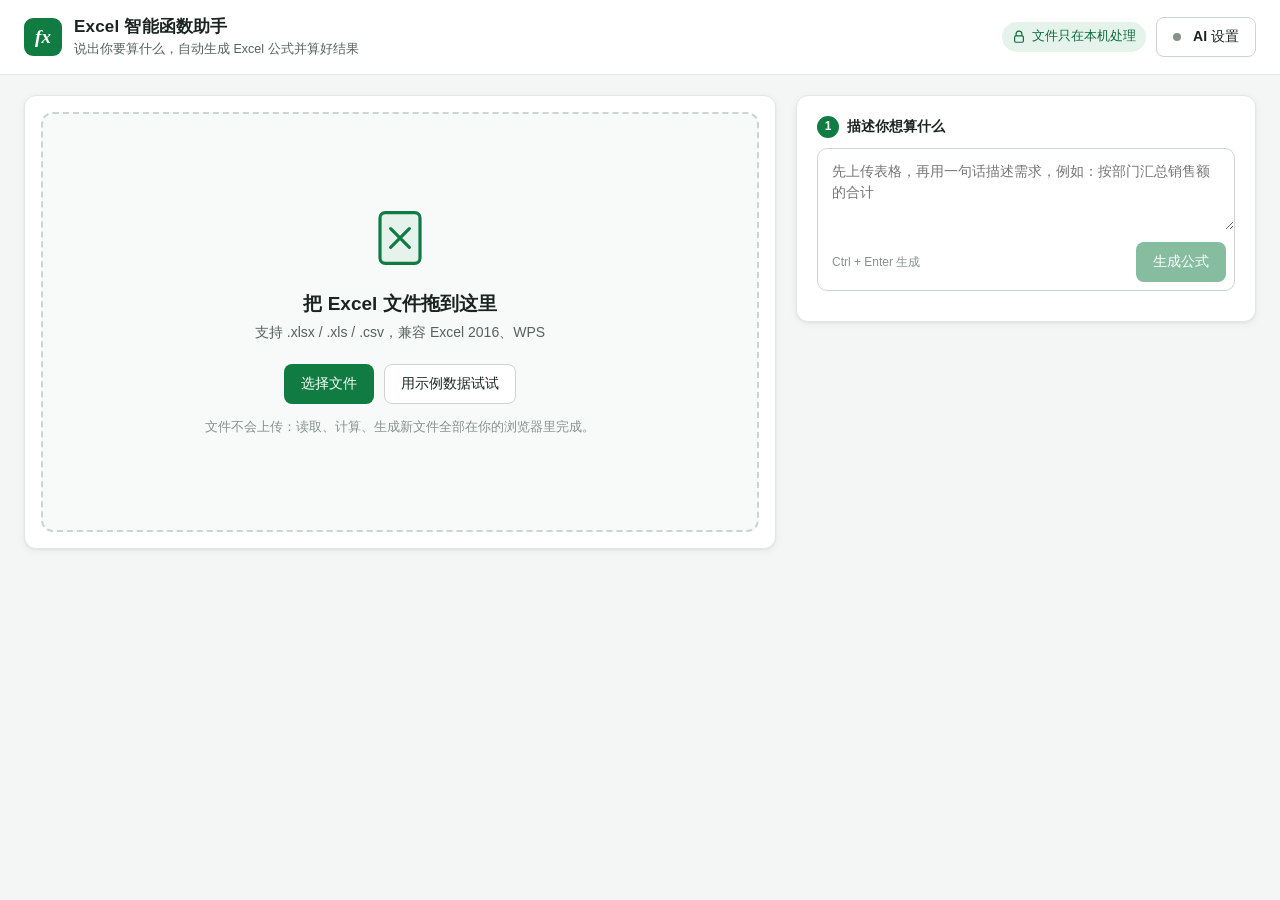
==== index.html @ 83fc0751 "Excel 智能函数助手 MVP：纯前端生成 Excel 2016 兼容公式 - 读取 xlsx/xls/csv（含 GBK CSV），自动识别表头、合计行、列类型 - 内置中文模板引擎：统计、分组汇" ====
<!doctype html>
<html lang="zh-CN">
<head>
  <meta charset="utf-8">
  <meta name="viewport" content="width=device-width, initial-scale=1">
  <title>Excel 智能函数助手</title>
  <link rel="icon" href="data:image/svg+xml,%3Csvg xmlns='http://www.w3.org/2000/svg' viewBox='0 0 32 32'%3E%3Crect width='32' height='32' rx='7' fill='%23107c41'/%3E%3Ctext x='16' y='22' font-family='Georgia,serif' font-style='italic' font-size='16' fill='white' text-anchor='middle'%3Efx%3C/text%3E%3C/svg%3E">
  <link rel="stylesheet" href="css/app.css">
</head>
<body>
  <header class="topbar">
    <div class="brand">
      <span class="logo" aria-hidden="true">fx</span>
      <div>
        <h1>Excel 智能函数助手</h1>
        <p>说出你要算什么，自动生成 Excel 公式并算好结果</p>
      </div>
    </div>
    <div class="topbar-right">
      <span class="privacy" title="文件只在你的浏览器里读取和计算，不会上传到任何服务器">
        <svg viewBox="0 0 24 24" aria-hidden="true"><path d="M7 10V7a5 5 0 0 1 10 0v3"/><rect x="4.5" y="10" width="15" height="11" rx="2"/></svg>
        文件只在本机处理
      </span>
      <button id="btnSettings" class="btn btn-ghost" type="button">
        <span class="ai-dot" id="aiDot"></span><span id="aiLabel">AI 设置</span>
      </button>
    </div>
  </header>

  <main class="layout">
    <!-- 数据区 -->
    <section class="panel data-panel" aria-label="数据">
      <div id="dropzone" class="dropzone" tabindex="0">
        <input type="file" id="fileInput" accept=".xlsx,.xlsm,.xls,.csv,.tsv,.txt" hidden>
        <div class="drop-inner">
          <div class="drop-icon" aria-hidden="true">
            <svg viewBox="0 0 48 48"><rect x="9" y="5" width="30" height="38" rx="4"/><path d="M17 17l14 14M31 17L17 31"/></svg>
          </div>
          <h2>把 Excel 文件拖到这里</h2>
          <p>支持 .xlsx / .xls / .csv，兼容 Excel 2016、WPS</p>
          <div class="drop-actions">
            <button class="btn btn-primary" id="btnPick" type="button">选择文件</button>
            <button class="btn btn-ghost" id="btnSample" type="button">用示例数据试试</button>
          </div>
          <p class="drop-note">文件不会上传：读取、计算、生成新文件全部在你的浏览器里完成。</p>
        </div>
      </div>

      <div id="dataView" class="data-view" hidden>
        <div class="file-bar">
          <div class="file-info">
            <span class="file-icon" aria-hidden="true">xlsx</span>
            <div>
              <div class="file-name" id="fileName"></div>
              <div class="file-meta" id="fileMeta"></div>
            </div>
          </div>
          <button class="btn btn-ghost btn-sm" id="btnReplace" type="button">更换文件</button>
        </div>
        <div class="sheet-tabs" id="sheetTabs" role="tablist"></div>
        <div class="sheet-meta" id="sheetMeta"></div>
        <div class="table-wrap" id="tableWrap"></div>
      </div>
    </section>

    <!-- 助手区 -->
    <section class="panel assist-panel" aria-label="生成公式">
      <div class="step">
        <div class="step-title"><span class="step-no">1</span>描述你想算什么</div>
        <div class="ask-box" id="askBox">
          <textarea id="reqInput" rows="3" placeholder="先上传表格，再用一句话描述需求，例如：按部门汇总销售额的合计" disabled></textarea>
          <div class="ask-foot">
            <span class="hint" id="askHint">Ctrl + Enter 生成</span>
            <button class="btn btn-primary" id="btnGenerate" type="button" disabled>生成公式</button>
          </div>
        </div>
        <div class="chips" id="exampleChips"></div>
      </div>

      <div id="resultArea" class="result-area" aria-live="polite"></div>

      <div class="step" id="appliedStep" hidden>
        <div class="step-title"><span class="step-no">2</span>已添加的计算 <span class="count" id="appliedCount"></span></div>
        <ul class="applied" id="appliedList"></ul>
      </div>

      <div class="step" id="exportStep" hidden>
        <div class="step-title"><span class="step-no">3</span>下载结果</div>
        <div class="seg" role="radiogroup" aria-label="输出模式">
          <button type="button" role="radio" class="seg-btn active" data-mode="value" aria-checked="true">结果值</button>
          <button type="button" role="radio" class="seg-btn" data-mode="formula" aria-checked="false">公式</button>
        </div>
        <p class="mode-desc" id="modeDesc"></p>
        <button class="btn btn-primary btn-block" id="btnDownload" type="button">下载 .xlsx</button>
        <p class="export-note" id="exportNote"></p>
      </div>
    </section>
  </main>

  <dialog id="settingsDlg" class="dialog">
    <form method="dialog" id="settingsForm">
      <h2>AI 设置 <span class="muted">（可选）</span></h2>
      <p class="dlg-intro">常见需求用内置模板就能完成，不需要 AI。遇到模板理解不了的需求，可以接入国内大模型生成公式（需要你自己的 API Key，按用量计费）。</p>
      <label class="field">
        <span>服务商</span>
        <select id="setProvider"></select>
      </label>
      <label class="field">
        <span id="keyLabel">API Key</span>
        <input type="password" id="setKey" autocomplete="off" placeholder="sk-…" spellcheck="false">
        <small id="keyWhere"></small>
      </label>
      <label class="field">
        <span>模型</span>
        <select id="setModel"></select>
      </label>
      <label class="field" id="customModelField" hidden>
        <span>模型名称</span>
        <input type="text" id="setCustomModel" placeholder="填写服务商文档中的模型名" spellcheck="false">
      </label>
      <details class="adv">
        <summary>高级</summary>
        <label class="field" id="wsField">
          <span>工作空间 ID（可选）</span>
          <input type="text" id="setWorkspace" placeholder="百炼要求使用工作空间专属地址时填写" spellcheck="false">
        </label>
        <label class="field">
          <span>接口地址（留空使用官方地址）</span>
          <input type="url" id="setBase" spellcheck="false">
        </label>
      </details>
      <label class="check">
        <input type="checkbox" id="setSamples">
        <span>把每列的少量示例值一起发给 AI（理解更准确；关闭后只发送列名和类型）</span>
      </label>
      <p class="dlg-privacy">使用 AI 时，会把<b>列名、数据类型、行数</b>、你写的<b>需求</b>（以及勾选时的少量示例值）发送给所选服务商（DeepSeek 或阿里云）；文件本身不会上传。身份证号、手机号、姓名这类列始终不发送示例值。</p>
      <div class="dlg-actions">
        <button type="button" class="btn btn-ghost" id="btnClearKey">清除 Key</button>
        <span class="spacer"></span>
        <button type="button" class="btn btn-ghost" id="btnCancelSet">取消</button>
        <button type="submit" class="btn btn-primary" id="btnSaveSet">保存</button>
      </div>
    </form>
  </dialog>

  <div class="toast" id="toast" role="status" aria-live="polite"></div>

  <script src="vendor/xlsx.full.min.js"></script>
  <script src="vendor/exceljs.min.js"></script>
  <script src="vendor/hyperformula.full.min.js"></script>
  <script src="js/util.js"></script>
  <script src="js/functions.js"></script>
  <script src="js/formula.js"></script>
  <script src="js/hf-plugins.js"></script>
  <script src="js/workbook.js"></script>
  <script src="js/templates.js"></script>
  <script src="js/llm.js"></script>
  <script src="js/exporter.js"></script>
  <script src="js/samples.js"></script>
  <script src="js/app.js"></script>
</body>
</html>
---- css/app.css ----
:root {
  --bg: #f4f6f5;
  --surface: #ffffff;
  --surface-2: #f8faf9;
  --border: #e2e7e4;
  --border-strong: #cdd5d0;
  --text: #1c2420;
  --text-2: #56625b;
  --text-3: #87928b;
  --accent: #107c41;
  --accent-hover: #0c6634;
  --accent-soft: #e6f3ec;
  --accent-text: #0d6b38;
  --new-col: #eef8f1;
  --new-col-head: #d6efdf;
  --warn: #9a6200;
  --warn-soft: #fff6e0;
  --danger: #b42318;
  --danger-soft: #fdecea;
  --info-soft: #eef4fb;
  --code-bg: #f3f6f4;
  --fx-f: #0b6bcb;
  --fx-r: #0d7a3d;
  --fx-s: #a3470d;
  --fx-n: #7c3aed;
  --shadow: 0 1px 2px rgba(16, 24, 20, .05), 0 2px 8px rgba(16, 24, 20, .05);
  --radius: 12px;
  --font: -apple-system, BlinkMacSystemFont, "Segoe UI", "PingFang SC", "Hiragino Sans GB", "Microsoft YaHei", "Noto Sans SC", sans-serif;
  --mono: "Cascadia Mono", "JetBrains Mono", Consolas, "SFMono-Regular", Menlo, monospace;
}
@media (prefers-color-scheme: dark) {
  :root:not([data-theme="light"]) {
    --bg: #121614;
    --surface: #1a1f1c;
    --surface-2: #1f2522;
    --border: #2c3430;
    --border-strong: #3a443f;
    --text: #e6ebe8;
    --text-2: #a9b4ae;
    --text-3: #7d8983;
    --accent: #2fa463;
    --accent-hover: #3bb872;
    --accent-soft: #1d3326;
    --accent-text: #6fd39b;
    --new-col: #1b2c22;
    --new-col-head: #224030;
    --warn: #f0b75a;
    --warn-soft: #33290f;
    --danger: #f2877d;
    --danger-soft: #3a1d1a;
    --info-soft: #1b2633;
    --code-bg: #141916;
    --fx-f: #6cb4ff;
    --fx-r: #6fd39b;
    --fx-s: #f0a56c;
    --fx-n: #c4a6ff;
    --shadow: 0 1px 2px rgba(0, 0, 0, .3);
  }
}

* { box-sizing: border-box; }
html, body { margin: 0; }
body {
  background: var(--bg);
  color: var(--text);
  font: 14px/1.55 var(--font);
  -webkit-font-smoothing: antialiased;
}
button, input, select, textarea { font: inherit; color: inherit; }
[hidden] { display: none !important; }

/* ---------- 顶栏 ---------- */
.topbar {
  display: flex; align-items: center; justify-content: space-between; gap: 16px;
  padding: 14px 24px;
  background: var(--surface);
  border-bottom: 1px solid var(--border);
  position: sticky; top: 0; z-index: 20;
}
.brand { display: flex; align-items: center; gap: 12px; min-width: 0; }
.logo {
  flex: none; width: 38px; height: 38px; border-radius: 9px;
  background: var(--accent); color: #fff;
  display: grid; place-items: center;
  font: italic 600 19px/1 Georgia, "Times New Roman", serif;
}
.brand h1 { margin: 0; font-size: 17px; font-weight: 650; letter-spacing: .2px; }
.brand p { margin: 0; color: var(--text-2); font-size: 12.5px; }
.topbar-right { display: flex; align-items: center; gap: 10px; flex: none; }
.privacy {
  display: inline-flex; align-items: center; gap: 6px;
  font-size: 12.5px; color: var(--accent-text);
  background: var(--accent-soft); padding: 5px 10px; border-radius: 999px;
}
.privacy svg { width: 14px; height: 14px; fill: none; stroke: currentColor; stroke-width: 2; }
.ai-dot { width: 8px; height: 8px; border-radius: 50%; background: var(--text-3); display: inline-block; margin-right: 6px; }
.ai-dot.on { background: var(--accent); box-shadow: 0 0 0 3px var(--accent-soft); }

/* ---------- 按钮 ---------- */
.btn {
  display: inline-flex; align-items: center; justify-content: center; gap: 6px;
  border: 1px solid transparent; border-radius: 8px;
  padding: 8px 16px; font-weight: 550; cursor: pointer;
  transition: background .15s, border-color .15s, color .15s, box-shadow .15s;
  white-space: nowrap;
}
.btn:focus-visible { outline: 2px solid var(--accent); outline-offset: 2px; }
.btn-primary { background: var(--accent); color: #fff; }
.btn-primary:hover:not(:disabled) { background: var(--accent-hover); }
.btn-ghost { background: var(--surface); border-color: var(--border-strong); color: var(--text); }
.btn-ghost:hover:not(:disabled) { border-color: var(--accent); color: var(--accent-text); }
.btn-text { background: none; border: none; color: var(--accent-text); padding: 4px 6px; }
.btn-text:hover { text-decoration: underline; }
.btn-sm { padding: 5px 11px; font-size: 13px; }
.btn-block { width: 100%; }
.btn:disabled { opacity: .5; cursor: not-allowed; }

/* ---------- 布局 ---------- */
.layout {
  display: grid;
  grid-template-columns: minmax(0, 1fr) 460px;
  gap: 20px;
  padding: 20px 24px 40px;
  max-width: 1680px; margin: 0 auto;
  align-items: start;
}
.panel {
  background: var(--surface);
  border: 1px solid var(--border);
  border-radius: var(--radius);
  box-shadow: var(--shadow);
  min-width: 0;
}
.assist-panel { padding: 20px; position: sticky; top: 86px; max-height: calc(100vh - 106px); overflow: auto; }
@media (max-width: 1100px) {
  .layout { grid-template-columns: 1fr; }
  .assist-panel { position: static; max-height: none; }
  .table-wrap { max-height: 380px; min-height: 200px; }
  .data-view { min-height: 0; }
}
@media (max-width: 640px) {
  .topbar { padding: 10px 16px; flex-wrap: wrap; }
  .brand p, .privacy { display: none; }
  .layout { padding: 12px 16px 32px; gap: 14px; }
  .assist-panel { padding: 16px; }
}

/* ---------- 上传区 ---------- */
.dropzone {
  margin: 16px; min-height: 420px;
  border: 2px dashed var(--border-strong); border-radius: 12px;
  display: grid; place-items: center; text-align: center;
  background: var(--surface-2);
  transition: border-color .15s, background .15s;
  outline: none;
}
.dropzone.drag, .dropzone:focus-visible { border-color: var(--accent); background: var(--accent-soft); }
.drop-inner { padding: 32px 20px; max-width: 460px; }
.drop-icon svg { width: 64px; height: 64px; fill: var(--accent-soft); stroke: var(--accent); stroke-width: 2.4; stroke-linecap: round; }
.dropzone h2 { margin: 12px 0 4px; font-size: 19px; }
.dropzone p { margin: 0; color: var(--text-2); }
.drop-actions { display: flex; gap: 10px; justify-content: center; margin: 20px 0 14px; flex-wrap: wrap; }
.drop-note { font-size: 12.5px; color: var(--text-3) !important; }

/* ---------- 数据视图 ---------- */
.data-view { display: flex; flex-direction: column; min-height: 420px; }
.file-bar { display: flex; align-items: center; justify-content: space-between; gap: 12px; padding: 14px 16px; border-bottom: 1px solid var(--border); }
.file-info { display: flex; align-items: center; gap: 10px; min-width: 0; }
.file-icon {
  flex: none; font: 600 10px/1 var(--mono); text-transform: uppercase;
  background: var(--accent); color: #fff; border-radius: 6px; padding: 9px 6px;
}
.file-name { font-weight: 600; overflow: hidden; text-overflow: ellipsis; white-space: nowrap; }
.file-meta { color: var(--text-2); font-size: 12.5px; }
.sheet-tabs { display: flex; gap: 2px; padding: 8px 12px 0; border-bottom: 1px solid var(--border); overflow-x: auto; scrollbar-width: thin; }
.sheet-tab {
  border: 1px solid transparent; border-bottom: none; background: none;
  padding: 7px 14px; border-radius: 8px 8px 0 0; cursor: pointer; color: var(--text-2);
  white-space: nowrap; position: relative; top: 1px;
}
.sheet-tab:hover { color: var(--text); background: var(--surface-2); }
.sheet-tab.active { background: var(--surface); border-color: var(--border); color: var(--text); font-weight: 600; }
.sheet-tab .tag { font-size: 11px; color: var(--accent-text); background: var(--accent-soft); border-radius: 4px; padding: 0 5px; margin-left: 6px; font-weight: 500; }
.sheet-meta { display: flex; flex-wrap: wrap; align-items: center; gap: 6px 14px; padding: 10px 16px; color: var(--text-2); font-size: 13px; }
.sheet-meta select { padding: 2px 6px; border: 1px solid var(--border-strong); border-radius: 6px; background: var(--surface); }
.sheet-meta .warn { color: var(--warn); background: var(--warn-soft); border-radius: 6px; padding: 2px 8px; }

.table-wrap { overflow: auto; max-height: calc(100vh - 260px); min-height: 260px; border-top: 1px solid var(--border); }
table.grid { border-collapse: separate; border-spacing: 0; font-size: 13px; min-width: 100%; }
.grid th, .grid td {
  border-right: 1px solid var(--border); border-bottom: 1px solid var(--border);
  padding: 5px 10px; white-space: nowrap; max-width: 260px; overflow: hidden; text-overflow: ellipsis;
  text-align: left;
}
.grid thead th { position: sticky; top: 0; background: var(--surface-2); z-index: 2; vertical-align: bottom; }
.grid .rn { position: sticky; left: 0; background: var(--surface-2); color: var(--text-3); text-align: right; font-size: 12px; min-width: 44px; z-index: 1; }
.grid thead .rn { z-index: 3; }
.grid td.num { text-align: right; font-variant-numeric: tabular-nums; }
.grid td.err { color: var(--danger); }
.grid tr.is-header td { background: var(--surface-2); color: var(--text-3); font-style: italic; }
.grid tr.is-total td { color: var(--text-3); }
.col-head { display: flex; flex-direction: column; gap: 2px; }
.col-letter { font: 500 11px/1 var(--mono); color: var(--text-3); }
.col-name { font-weight: 600; color: var(--text); }
.type {
  align-self: flex-start; font-size: 11px; font-weight: 500; border-radius: 4px; padding: 0 5px;
  background: var(--code-bg); color: var(--text-2);
}
.type.t-number { color: #0b6bcb; }
.type.t-date { color: #7c3aed; }
.type.t-textnum { color: var(--warn); background: var(--warn-soft); }
.grid .new { background: var(--new-col); }
.grid thead th.new { background: var(--new-col-head); }
.grid thead th.new .col-name::after { content: "新"; font-size: 10px; margin-left: 5px; color: #fff; background: var(--accent); border-radius: 3px; padding: 0 4px; vertical-align: 1px; }
.more-rows { padding: 10px 16px; color: var(--text-3); font-size: 12.5px; }

/* ---------- 步骤 ---------- */
.step + .step, .result-area + .step { margin-top: 22px; }
.step-title { display: flex; align-items: center; gap: 8px; font-weight: 650; margin-bottom: 10px; }
.step-no {
  width: 22px; height: 22px; border-radius: 50%; background: var(--accent); color: #fff;
  display: grid; place-items: center; font-size: 12px; font-weight: 700;
}
.count { color: var(--text-3); font-weight: 500; }

.ask-box { border: 1px solid var(--border-strong); border-radius: 10px; background: var(--surface); transition: border-color .15s, box-shadow .15s; }
.ask-box:focus-within { border-color: var(--accent); box-shadow: 0 0 0 3px var(--accent-soft); }
.ask-box textarea { width: 100%; border: none; outline: none; resize: vertical; background: transparent; padding: 12px 14px 4px; min-height: 76px; }
.ask-foot { display: flex; align-items: center; justify-content: space-between; padding: 6px 8px 8px 14px; gap: 8px; }
.hint { color: var(--text-3); font-size: 12px; }
.chips { display: flex; flex-wrap: wrap; gap: 6px; margin-top: 10px; }
.chip {
  border: 1px solid var(--border); background: var(--surface-2); color: var(--text-2);
  border-radius: 999px; padding: 4px 11px; font-size: 12.5px; cursor: pointer; text-align: left;
}
.chip:hover { border-color: var(--accent); color: var(--accent-text); background: var(--accent-soft); }

/* ---------- 结果卡片 ---------- */
.result-area:empty { display: none; }
.result-area { margin-top: 18px; }
.card { border: 1px solid var(--border); border-radius: 12px; background: var(--surface); overflow: hidden; }
.card-head { display: flex; align-items: center; justify-content: space-between; gap: 8px; padding: 10px 14px; background: var(--surface-2); border-bottom: 1px solid var(--border); }
.badge { font-size: 12px; border-radius: 6px; padding: 2px 8px; font-weight: 550; }
.badge-tpl { background: var(--accent-soft); color: var(--accent-text); }
.badge-ai { background: var(--info-soft); color: #2563eb; }
.kind { font-size: 12px; color: var(--text-2); }
.card-body { padding: 14px; }
.interp { margin: 0 0 12px; }
.interp b { color: var(--text-2); font-weight: 600; }
.fx-box { border: 1px solid var(--border); border-radius: 8px; background: var(--code-bg); margin-bottom: 10px; }
.fx-label { display: flex; justify-content: space-between; align-items: center; gap: 8px; padding: 6px 10px; font-size: 12px; color: var(--text-2); border-bottom: 1px solid var(--border); }
.fx-code { display: block; padding: 10px 12px; font: 13px/1.6 var(--mono); white-space: pre-wrap; word-break: break-all; }
.fx-f { color: var(--fx-f); font-weight: 600; }
.fx-r { color: var(--fx-r); }
.fx-s { color: var(--fx-s); }
.fx-n { color: var(--fx-n); }
.copy { border: none; background: none; color: var(--accent-text); cursor: pointer; font-size: 12px; padding: 0; }
.copy:hover { text-decoration: underline; }
.fns { display: flex; flex-wrap: wrap; gap: 6px; align-items: center; margin: 4px 0 10px; font-size: 12.5px; color: var(--text-2); }
.fn { font: 600 12px var(--mono); color: var(--fx-f); background: var(--code-bg); border: 1px solid var(--border); padding: 1px 7px; border-radius: 5px; cursor: help; }
.explain { margin: 0 0 12px; border-left: 3px solid var(--accent); padding: 2px 0 2px 10px; color: var(--text-2); font-size: 13px; }
.pv-title { font-size: 12.5px; color: var(--text-2); margin: 4px 0 6px; font-weight: 600; }
.pv-wrap { overflow: auto; max-height: 260px; border: 1px solid var(--border); border-radius: 8px; }
.pv-wrap table.grid { font-size: 12.5px; }
.scalar-list { display: grid; gap: 8px; }
.scalar { border: 1px solid var(--border); border-radius: 8px; padding: 10px 12px; }
.scalar .s-title { font-size: 12.5px; color: var(--text-2); }
.scalar .s-val { font: 650 22px/1.3 var(--font); font-variant-numeric: tabular-nums; word-break: break-all; }
.notice { border-radius: 8px; padding: 8px 10px; font-size: 13px; margin-top: 10px; }
.notice.warn { background: var(--warn-soft); color: var(--warn); }
.notice.err { background: var(--danger-soft); color: var(--danger); }
.notice.info { background: var(--info-soft); color: var(--text-2); }
.card-actions { display: flex; gap: 8px; flex-wrap: wrap; padding: 12px 14px; border-top: 1px solid var(--border); background: var(--surface-2); }
.card-actions .spacer { flex: 1; }
.state { padding: 18px 16px; display: flex; gap: 12px; align-items: flex-start; }
.state h3 { margin: 0 0 4px; font-size: 15px; }
.state p { margin: 0 0 6px; color: var(--text-2); }
.state ul { margin: 6px 0 0; padding-left: 18px; color: var(--text-2); }
.spinner { width: 20px; height: 20px; border-radius: 50%; border: 2.5px solid var(--accent-soft); border-top-color: var(--accent); animation: spin .8s linear infinite; flex: none; margin-top: 2px; }
@keyframes spin { to { transform: rotate(360deg); } }
@media (prefers-reduced-motion: reduce) { .spinner { animation-duration: 2s; } }

/* ---------- 已添加 ---------- */
.applied { list-style: none; margin: 0; padding: 0; display: grid; gap: 6px; }
.applied li { display: flex; align-items: center; gap: 10px; border: 1px solid var(--border); border-radius: 8px; padding: 8px 10px; }
.applied .k { flex: none; font-size: 11px; border-radius: 4px; padding: 1px 6px; background: var(--accent-soft); color: var(--accent-text); }
.applied .t { flex: 1; min-width: 0; }
.applied .t div { overflow: hidden; text-overflow: ellipsis; white-space: nowrap; }
.applied .sub { font-size: 12px; color: var(--text-3); }
.applied .rm { flex: none; border: none; background: none; color: var(--text-3); cursor: pointer; font-size: 18px; line-height: 1; padding: 2px 6px; border-radius: 6px; }
.applied .rm:hover { color: var(--danger); background: var(--danger-soft); }

/* ---------- 导出 ---------- */
.seg { display: grid; grid-template-columns: 1fr 1fr; background: var(--surface-2); border: 1px solid var(--border); border-radius: 9px; padding: 3px; }
.seg-btn { border: none; background: none; padding: 7px; border-radius: 7px; cursor: pointer; color: var(--text-2); font-weight: 550; }
.seg-btn.active { background: var(--surface); color: var(--text); box-shadow: var(--shadow); }
.mode-desc { color: var(--text-2); font-size: 12.5px; margin: 8px 0 12px; }
.export-note { color: var(--text-3); font-size: 12px; margin: 8px 0 0; }

/* ---------- 弹窗 ---------- */
.dialog { border: none; border-radius: 14px; padding: 0; width: min(520px, calc(100vw - 32px)); max-height: calc(100vh - 32px); overflow: auto; background: var(--surface); color: var(--text); box-shadow: 0 20px 60px rgba(0,0,0,.25); }
.dialog::backdrop { background: rgba(10, 16, 12, .45); }
.dialog form { padding: 22px; }
.dialog h2 { margin: 0 0 6px; font-size: 18px; }
.muted { color: var(--text-3); font-weight: 400; font-size: 14px; }
.dlg-intro { color: var(--text-2); margin: 0 0 16px; font-size: 13px; }
.field { display: grid; gap: 4px; margin-bottom: 14px; }
.field > span { font-weight: 600; font-size: 13px; }
.field input, .field select { border: 1px solid var(--border-strong); border-radius: 8px; padding: 8px 10px; background: var(--surface); width: 100%; }
.field input:focus, .field select:focus { outline: 2px solid var(--accent-soft); border-color: var(--accent); }
.field small { color: var(--text-3); font-size: 12px; }
.adv { margin: -4px 0 12px; }
.adv summary { cursor: pointer; color: var(--text-2); font-size: 13px; margin-bottom: 8px; }
.check { display: flex; gap: 8px; align-items: flex-start; font-size: 13px; color: var(--text-2); margin-bottom: 12px; }
.check input { margin-top: 3px; accent-color: var(--accent); }
.dlg-privacy { font-size: 12.5px; color: var(--text-2); background: var(--surface-2); border-radius: 8px; padding: 8px 10px; margin: 0 0 16px; }
.dlg-actions { display: flex; gap: 8px; align-items: center; }
.dlg-actions .spacer { flex: 1; }

/* ---------- 提示 ---------- */
.toast {
  position: fixed; left: 50%; bottom: 24px; transform: translateX(-50%) translateY(20px);
  background: #1c2420; color: #fff; border-radius: 9px; padding: 10px 16px; font-size: 13.5px;
  opacity: 0; pointer-events: none; transition: opacity .2s, transform .2s; z-index: 50; max-width: calc(100vw - 32px);
}
.toast.show { opacity: 1; transform: translateX(-50%) translateY(0); }
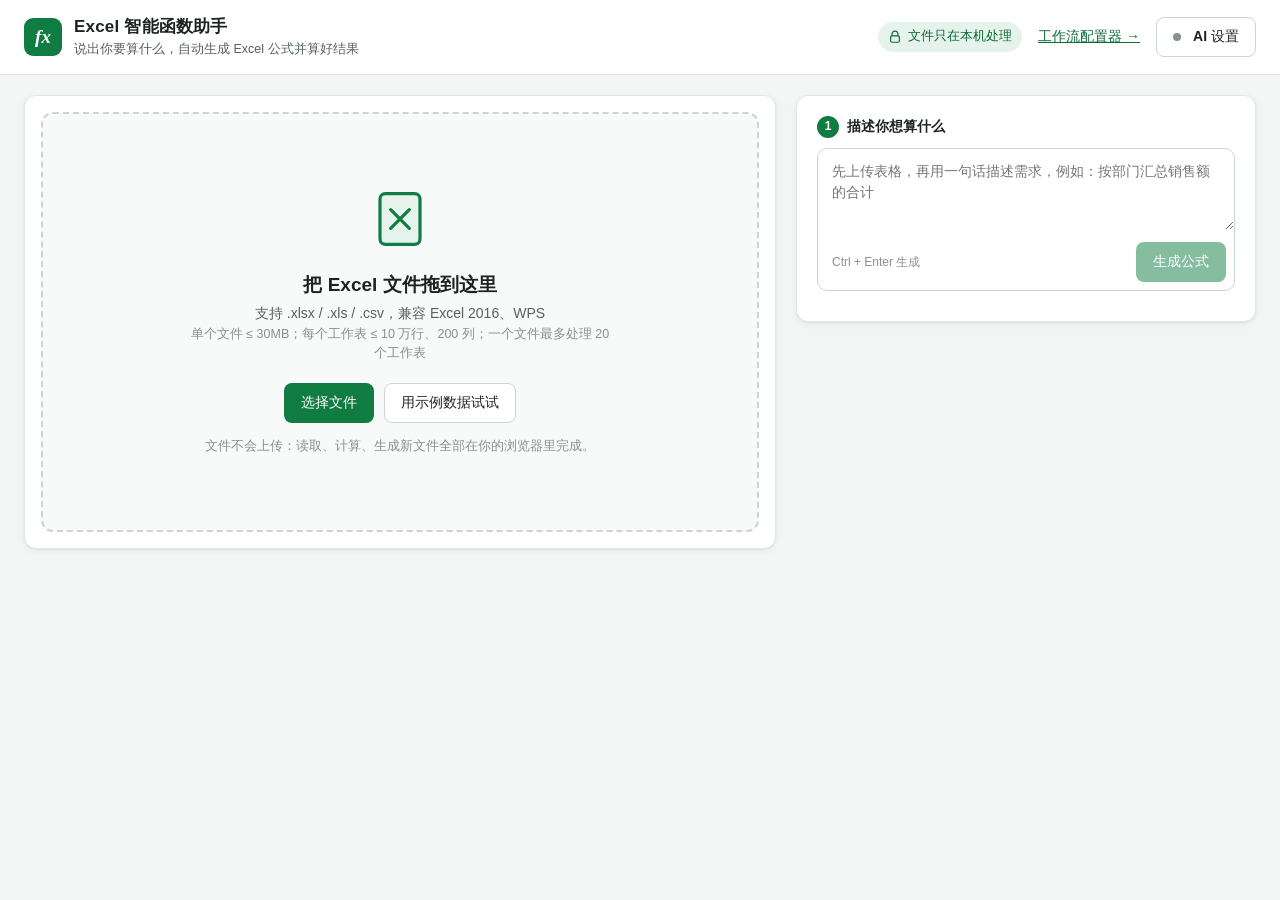
==== commit 66de99d8: "V2.0 工作流：本地执行器 + 网页配置器；V1 增加处理上限与 AI 用量控制 - 执行器（executor/）：JSON 配置驱动的 21 种原子操作，插删行列时同步公式/合并/格式/冻结/筛选" ====
--- a/index.html
+++ b/index.html
@@ -21,6 +21,7 @@
         <svg viewBox="0 0 24 24" aria-hidden="true"><path d="M7 10V7a5 5 0 0 1 10 0v3"/><rect x="4.5" y="10" width="15" height="11" rx="2"/></svg>
         文件只在本机处理
       </span>
+      <a class="btn btn-text" href="workflow.html" title="多文件、多步骤的重复处理：配置一次，以后在本机一键执行">工作流配置器 →</a>
       <button id="btnSettings" class="btn btn-ghost" type="button">
         <span class="ai-dot" id="aiDot"></span><span id="aiLabel">AI 设置</span>
       </button>
@@ -38,6 +39,7 @@
           </div>
           <h2>把 Excel 文件拖到这里</h2>
           <p>支持 .xlsx / .xls / .csv，兼容 Excel 2016、WPS</p>
+          <p class="drop-note" id="limitNote"></p>
           <div class="drop-actions">
             <button class="btn btn-primary" id="btnPick" type="button">选择文件</button>
             <button class="btn btn-ghost" id="btnSample" type="button">用示例数据试试</button>
@@ -129,6 +131,11 @@
           <input type="url" id="setBase" spellcheck="false">
         </label>
       </details>
+      <label class="field">
+        <span>每天最多调用 AI 次数（0 表示不限）</span>
+        <input type="number" id="setDaily" min="0" max="10000" step="1" inputmode="numeric">
+        <small id="usageLine"></small>
+      </label>
       <label class="check">
         <input type="checkbox" id="setSamples">
         <span>把每列的少量示例值一起发给 AI（理解更准确；关闭后只发送列名和类型）</span>
@@ -148,6 +155,7 @@
   <script src="vendor/xlsx.full.min.js"></script>
   <script src="vendor/exceljs.min.js"></script>
   <script src="vendor/hyperformula.full.min.js"></script>
+  <script src="js/limits.js"></script>
   <script src="js/util.js"></script>
   <script src="js/functions.js"></script>
   <script src="js/formula.js"></script>
--- a/css/app.css
+++ b/css/app.css
@@ -181,6 +181,8 @@
 .sheet-tab:hover { color: var(--text); background: var(--surface-2); }
 .sheet-tab.active { background: var(--surface); border-color: var(--border); color: var(--text); font-weight: 600; }
 .sheet-tab .tag { font-size: 11px; color: var(--accent-text); background: var(--accent-soft); border-radius: 4px; padding: 0 5px; margin-left: 6px; font-weight: 500; }
+.sheet-tab.skipped { color: var(--text-3); cursor: not-allowed; text-decoration: line-through; }
+.sheet-tab .tag-off { color: var(--warn); background: var(--warn-soft); text-decoration: none; display: inline-block; }
 .sheet-meta { display: flex; flex-wrap: wrap; align-items: center; gap: 6px 14px; padding: 10px 16px; color: var(--text-2); font-size: 13px; }
 .sheet-meta select { padding: 2px 6px; border: 1px solid var(--border-strong); border-radius: 6px; background: var(--surface); }
 .sheet-meta .warn { color: var(--warn); background: var(--warn-soft); border-radius: 6px; padding: 2px 8px; }
